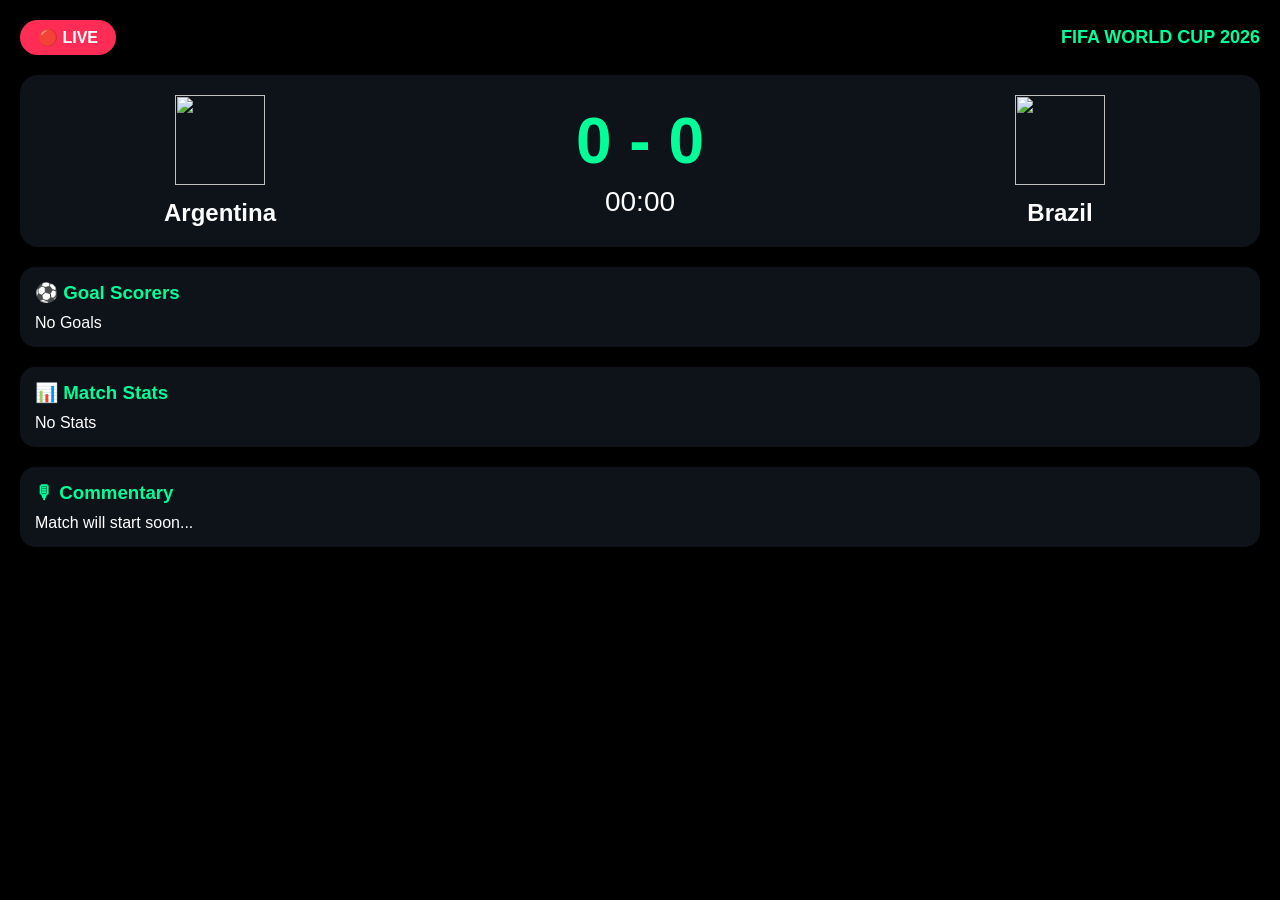
==== index.html @ c28cb7d4 "Update index.html" ====
<!DOCTYPE html>
<html lang="en">
<head>
    <meta charset="UTF-8">
    <meta name="viewport" content="width=device-width, initial-scale=1.0">

    <title>Saidul Gaming Vai Live Score</title>

    <link rel="stylesheet" href="style.css">
</head>

<body>

<video id="bg-video" autoplay muted loop>
    <source src="assets/video/bg.mp4" type="video/mp4">
</video>

<div class="overlay">

<header>

<div class="live">🔴 LIVE</div>

<div class="tournament">
FIFA WORLD CUP 2026
</div>

</header>

<div class="scoreboard">

<div class="team">

<img id="homeLogo"
src="assets/teams/argentina.png">

<h2 id="homeTeam">
Argentina
</h2>

</div>

<div class="center">

<h1 id="score">
0 - 0
</h1>

<div id="timer">
00:00
</div>

</div>

<div class="team">

<img id="awayLogo"
src="assets/teams/brazil.png">

<h2 id="awayTeam">
Brazil
</h2>

</div>

</div>

<div class="card">

<h3>⚽ Goal Scorers</h3>

<div id="goalScorers">
No Goals
</div>

</div>

<div class="card">

<h3>📊 Match Stats</h3>

<div id="stats">
No Stats
</div>

</div>

<div class="card">

<h3>🎙 Commentary</h3>

<div id="commentary">
Match will start soon...
</div>

</div>

</div>

<script src="config.js"></script>
<script src="script.js"></script>

</body>
</html>
---- style.css ----
/* ===========================
   Saidul Gaming Vai v3
=========================== */

:root{
  --primary:#00ff99;
  --danger:#ff2d55;
  --bg:#08111f;
  --card:rgba(20,25,35,.72);
  --text:#ffffff;
}

*{
  margin:0;
  padding:0;
  box-sizing:border-box;
  font-family:Arial,Helvetica,sans-serif;
}

body{
  background:#000;
  color:var(--text);
  overflow:hidden;
}

/* Background Video */
#bg-video{
  position:fixed;
  inset:0;
  width:100%;
  height:100%;
  object-fit:cover;
  z-index:-2;
}

/* Dark Overlay */
.overlay{
  min-height:100vh;
  background:rgba(0,0,0,.45);
  backdrop-filter:blur(3px);
  padding:20px;
}

/* Header */
header{
  display:flex;
  justify-content:space-between;
  align-items:center;
  margin-bottom:20px;
}

.live{
  background:var(--danger);
  color:#fff;
  padding:8px 18px;
  border-radius:20px;
  font-weight:bold;
  animation:pulse 1s infinite;
}

@keyframes pulse{
  50%{
    transform:scale(1.08);
    opacity:.7;
  }
}

.tournament{
  color:var(--primary);
  font-size:18px;
  font-weight:bold;
}

/* Scoreboard */

.scoreboard{
  background:var(--card);
  border-radius:18px;
  padding:20px;
  display:flex;
  justify-content:space-between;
  align-items:center;
}

.team{
  width:30%;
  text-align:center;
}

.team img{
  width:90px;
  height:90px;
}

.team h2{
  margin-top:10px;
}

.center{
  width:40%;
  text-align:center;
}

#score{
  font-size:64px;
  color:var(--primary);
  font-weight:bold;
}

#timer{
  font-size:28px;
  margin-top:8px;
}

/* Cards */

.card{
  margin-top:20px;
  background:var(--card);
  border-radius:15px;
  padding:15px;
}

.card h3{
  margin-bottom:10px;
  color:var(--primary);
}

/* Ticker */

#ticker{
  position:fixed;
  bottom:0;
  left:0;
  width:100%;
  background:#111;
  color:#fff;
  padding:10px;
  overflow:hidden;
  white-space:nowrap;
}

/* Mobile */

@media(max-width:768px){

.scoreboard{
flex-direction:column;
}

.team{
width:100%;
margin-bottom:15px;
}

.center{
width:100%;
}

#score{
font-size:46px;
}

.team img{
width:70px;
height:70px;
}

}
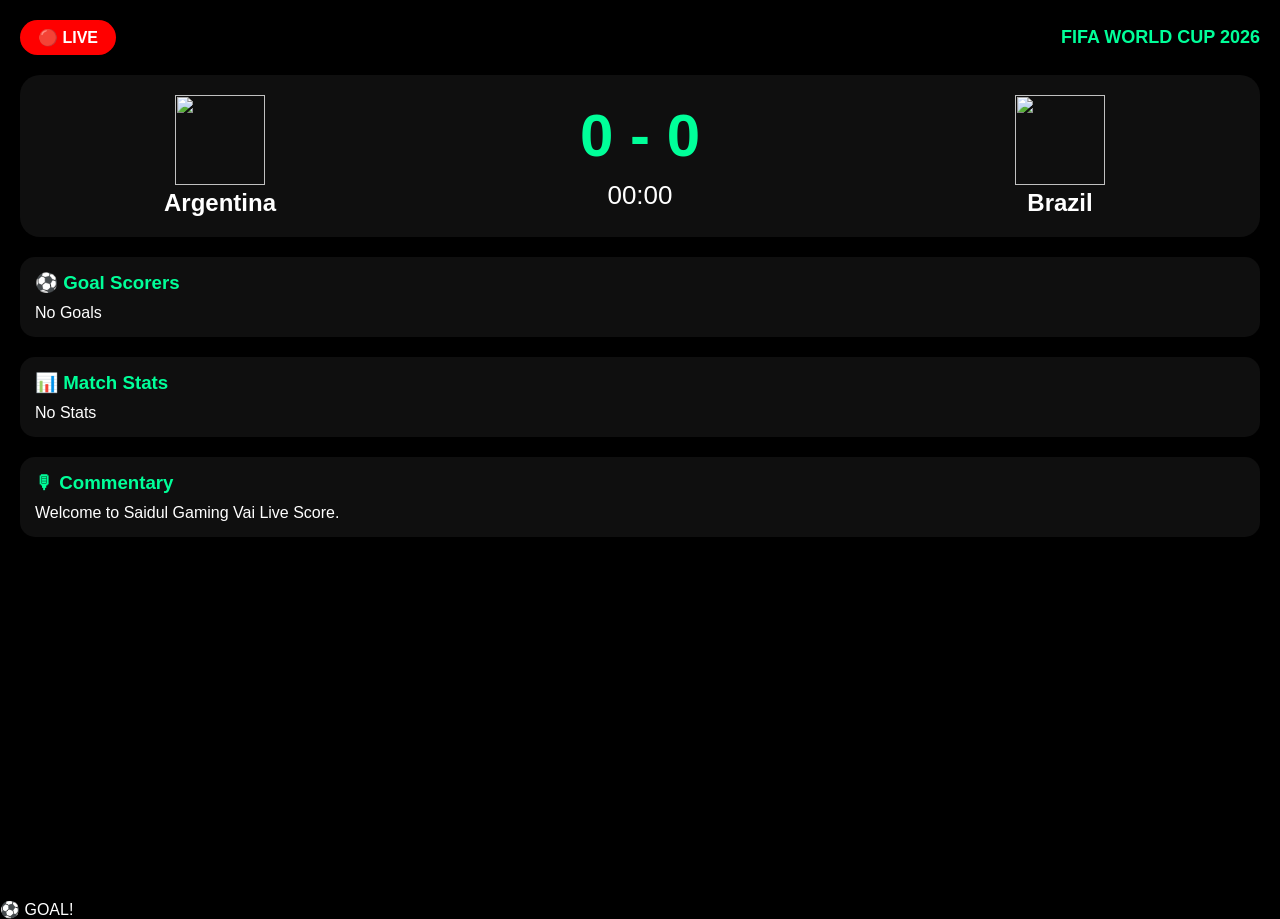
==== commit 8df8b373: "Update index.html" ====
--- a/index.html
+++ b/index.html
@@ -100,6 +100,12 @@
 
 <script src="config.js"></script>
 <script src="script.js"></script>
+<div id="goalPopup">
+    ⚽ GOAL!
+</div>
 
+<audio id="goalSound">
+    <source src="assets/audio/goal.mp3" type="audio/mpeg">
+</audio>
 </body>
 </html>
--- a/style.css
+++ b/style.css
@@ -1,170 +1,131 @@
-
-/* ===========================
-   Saidul Gaming Vai v3
-=========================== */
-
-:root{
-  --primary:#00ff99;
-  --danger:#ff2d55;
-  --bg:#08111f;
-  --card:rgba(20,25,35,.72);
-  --text:#ffffff;
-}
+/* ===== Saidul Gaming Vai Live Score ===== */
 
 *{
-  margin:0;
-  padding:0;
-  box-sizing:border-box;
-  font-family:Arial,Helvetica,sans-serif;
+    margin:0;
+    padding:0;
+    box-sizing:border-box;
+    font-family:Arial,Helvetica,sans-serif;
 }
 
 body{
-  background:#000;
-  color:var(--text);
-  overflow:hidden;
+    background:#000;
+    color:#fff;
+    overflow:hidden;
 }
 
 /* Background Video */
 #bg-video{
-  position:fixed;
-  inset:0;
-  width:100%;
-  height:100%;
-  object-fit:cover;
-  z-index:-2;
+    position:fixed;
+    top:0;
+    left:0;
+    width:100%;
+    height:100%;
+    object-fit:cover;
+    z-index:-2;
 }
 
 /* Dark Overlay */
 .overlay{
-  min-height:100vh;
-  background:rgba(0,0,0,.45);
-  backdrop-filter:blur(3px);
-  padding:20px;
+    width:100%;
+    min-height:100vh;
+    background:rgba(0,0,0,.45);
+    padding:20px;
 }
 
 /* Header */
 header{
-  display:flex;
-  justify-content:space-between;
-  align-items:center;
-  margin-bottom:20px;
+    display:flex;
+    justify-content:space-between;
+    align-items:center;
+    margin-bottom:20px;
 }
 
 .live{
-  background:var(--danger);
-  color:#fff;
-  padding:8px 18px;
-  border-radius:20px;
-  font-weight:bold;
-  animation:pulse 1s infinite;
-}
-
-@keyframes pulse{
-  50%{
-    transform:scale(1.08);
-    opacity:.7;
-  }
+    background:#ff0000;
+    padding:8px 18px;
+    border-radius:20px;
+    font-weight:bold;
 }
 
 .tournament{
-  color:var(--primary);
-  font-size:18px;
-  font-weight:bold;
+    color:#00ff99;
+    font-size:18px;
+    font-weight:bold;
 }
 
 /* Scoreboard */
-
 .scoreboard{
-  background:var(--card);
-  border-radius:18px;
-  padding:20px;
-  display:flex;
-  justify-content:space-between;
-  align-items:center;
+    display:flex;
+    justify-content:space-between;
+    align-items:center;
+    background:rgba(20,20,20,.75);
+    padding:20px;
+    border-radius:20px;
 }
 
 .team{
-  width:30%;
-  text-align:center;
+    text-align:center;
+    width:30%;
 }
 
 .team img{
-  width:90px;
-  height:90px;
-}
-
-.team h2{
-  margin-top:10px;
+    width:90px;
+    height:90px;
 }
 
 .center{
-  width:40%;
-  text-align:center;
+    width:40%;
+    text-align:center;
 }
 
 #score{
-  font-size:64px;
-  color:var(--primary);
-  font-weight:bold;
+    font-size:60px;
+    color:#00ff99;
 }
 
 #timer{
-  font-size:28px;
-  margin-top:8px;
+    font-size:26px;
+    margin-top:10px;
 }
 
 /* Cards */
-
 .card{
-  margin-top:20px;
-  background:var(--card);
-  border-radius:15px;
-  padding:15px;
+    margin-top:20px;
+    background:rgba(20,20,20,.75);
+    padding:15px;
+    border-radius:15px;
 }
 
 .card h3{
-  margin-bottom:10px;
-  color:var(--primary);
-}
-
-/* Ticker */
-
-#ticker{
-  position:fixed;
-  bottom:0;
-  left:0;
-  width:100%;
-  background:#111;
-  color:#fff;
-  padding:10px;
-  overflow:hidden;
-  white-space:nowrap;
+    margin-bottom:10px;
+    color:#00ff99;
 }
 
 /* Mobile */
-
 @media(max-width:768px){
 
-.scoreboard{
-flex-direction:column;
+header{
+    flex-direction:column;
+    gap:10px;
 }
 
-.team{
-width:100%;
-margin-bottom:15px;
+.scoreboard{
+    flex-direction:column;
 }
 
+.team,
 .center{
-width:100%;
+    width:100%;
+    margin-bottom:20px;
 }
 
 #score{
-font-size:46px;
+    font-size:42px;
 }
 
 .team img{
-width:70px;
-height:70px;
+    width:70px;
+    height:70px;
 }
 
 }
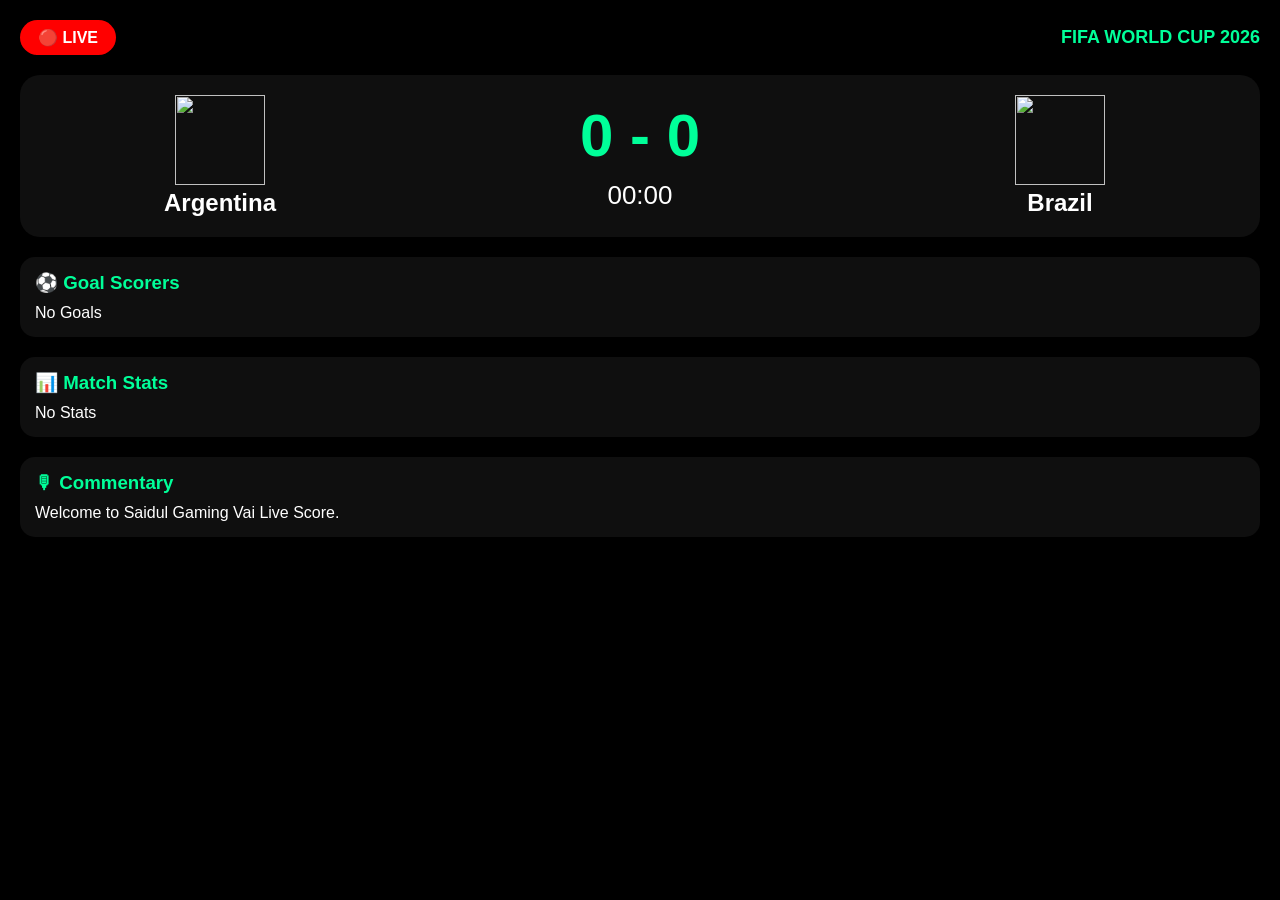
==== commit 5787e6b8: "Update index.html" ====
--- a/index.html
+++ b/index.html
@@ -101,6 +101,7 @@
 <script src="config.js"></script>
 <script src="script.js"></script>
 <div id="goalPopup">
+<div id="eventPopup"></div>
     ⚽ GOAL!
 </div>
 
--- a/style.css
+++ b/style.css
@@ -128,4 +128,24 @@
     height:70px;
 }
 
+}
+/* Goal Popup */
+
+#goalPopup{
+    position:fixed;
+    top:-120px;
+    left:50%;
+    transform:translateX(-50%);
+    background:#00c853;
+    color:#fff;
+    font-size:34px;
+    font-weight:bold;
+    padding:15px 40px;
+    border-radius:15px;
+    transition:.5s;
+    z-index:9999;
+}
+
+#goalPopup.show{
+    top:25px;
 }
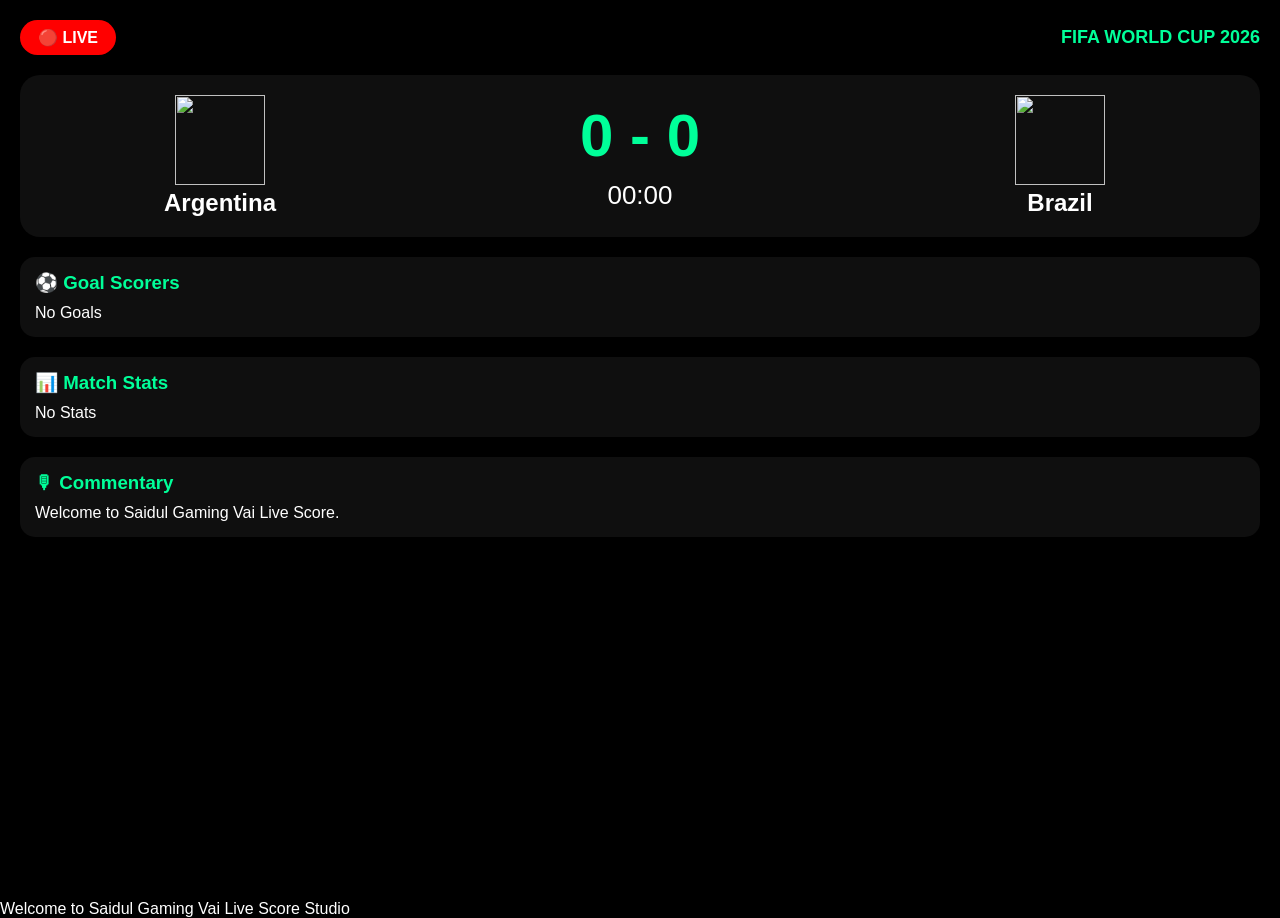
==== commit 8f51861d: "Update index.html" ====
--- a/index.html
+++ b/index.html
@@ -108,5 +108,10 @@
 <audio id="goalSound">
     <source src="assets/audio/goal.mp3" type="audio/mpeg">
 </audio>
+<div id="newsTicker">
+    <span id="tickerText">
+        Welcome to Saidul Gaming Vai Live Score Studio
+    </span>
+</div>
 </body>
 </html>
--- a/style.css
+++ b/style.css
@@ -148,4 +148,32 @@
 
 #goalPopup.show{
     top:25px;
+}
+/* Match Event Popup */
+
+#eventPopup{
+    position:fixed;
+    top:90px;
+    left:50%;
+    transform:translateX(-50%);
+    padding:15px 30px;
+    border-radius:12px;
+    font-size:28px;
+    font-weight:bold;
+    color:#fff;
+    display:none;
+    z-index:9999;
+}
+
+.yellow{
+    background:#FFC107;
+    color:#000;
+}
+
+.red{
+    background:#E53935;
+}
+
+.green{
+    background:#00C853;
 }
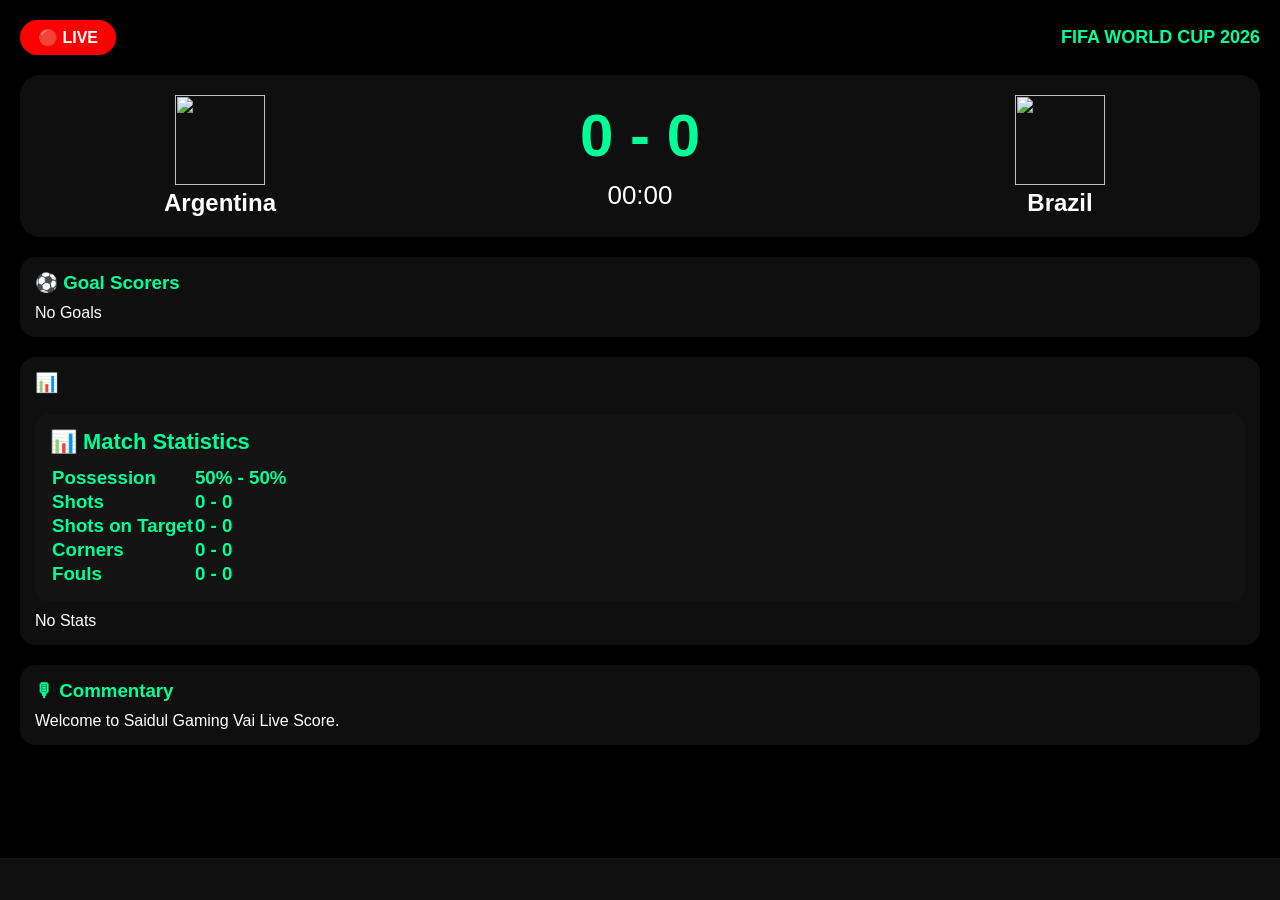
==== commit 702c3e15: "Update index.html" ====
--- a/index.html
+++ b/index.html
@@ -78,7 +78,41 @@
 
 <div class="card">
 
-<h3>📊 Match Stats</h3>
+<h3>📊 <div class="card">
+
+<h3>📊 Match Statistics</h3>
+
+<table id="statsTable">
+
+<tr>
+<td>Possession</td>
+<td id="possession">50% - 50%</td>
+</tr>
+
+<tr>
+<td>Shots</td>
+<td id="shots">0 - 0</td>
+</tr>
+
+<tr>
+<td>Shots on Target</td>
+<td id="shotsTarget">0 - 0</td>
+</tr>
+
+<tr>
+<td>Corners</td>
+<td id="corners">0 - 0</td>
+</tr>
+
+<tr>
+<td>Fouls</td>
+<td id="fouls">0 - 0</td>
+</tr>
+
+</table>
+
+</div>
+</h3>
 
 <div id="stats">
 No Stats
--- a/style.css
+++ b/style.css
@@ -176,4 +176,33 @@
 
 .green{
     background:#00C853;
+}
+/* Bottom News Ticker */
+
+#newsTicker{
+    position:fixed;
+    bottom:0;
+    left:0;
+    width:100%;
+    background:#111;
+    color:#fff;
+    overflow:hidden;
+    padding:12px 0;
+    z-index:9999;
+}
+
+#tickerText{
+    display:inline-block;
+    white-space:nowrap;
+    padding-left:100%;
+    animation:tickerMove 18s linear infinite;
+}
+
+@keyframes tickerMove{
+    from{
+        transform:translateX(0);
+    }
+    to{
+        transform:translateX(-100%);
+    }
 }
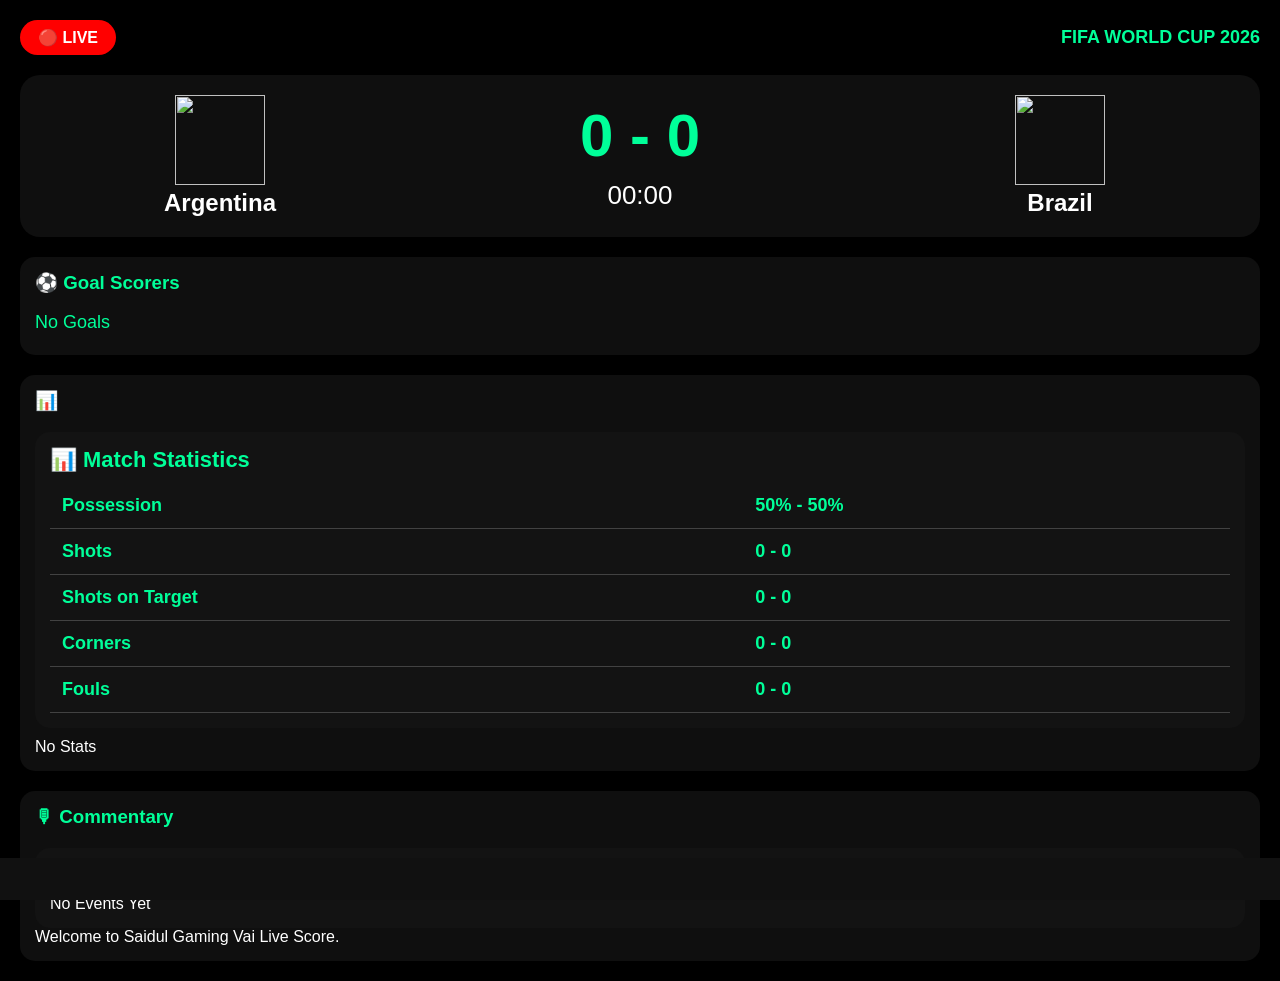
==== commit 7f93b3e3: "Update index.html" ====
--- a/index.html
+++ b/index.html
@@ -123,7 +123,17 @@
 <div class="card">
 
 <h3>🎙 Commentary</h3>
+<div class="card">
 
+<h3>🕒 Match Timeline</h3>
+
+<div id="timeline">
+
+No Events Yet
+
+</div>
+
+</div>
 <div id="commentary">
 Match will start soon...
 </div>
--- a/style.css
+++ b/style.css
@@ -205,4 +205,23 @@
     to{
         transform:translateX(-100%);
     }
+}
+#statsTable{
+width:100%;
+border-collapse:collapse;
+}
+
+#statsTable td{
+padding:12px;
+border-bottom:1px solid rgba(255,255,255,.2);
+font-size:18px;
+}
+#goalScorers{
+
+font-size:18px;
+
+line-height:2;
+
+color:#00ff99;
+
 }
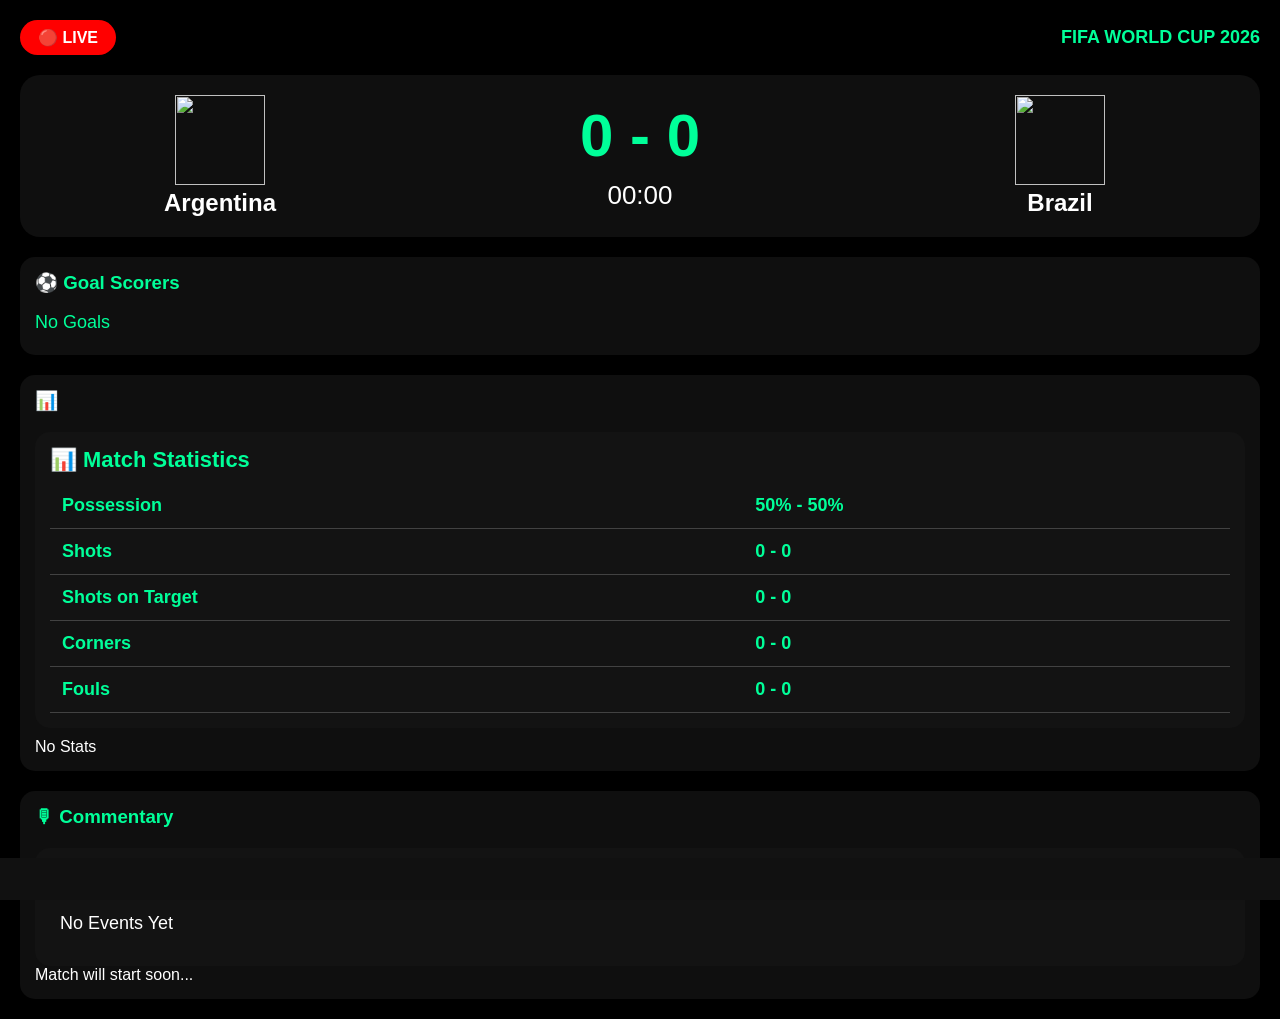
==== commit ae6d465e: "Update index.html" ====
--- a/index.html
+++ b/index.html
@@ -145,6 +145,11 @@
 <script src="config.js"></script>
 <script src="script.js"></script>
 <div id="goalPopup">
+<div id="celebration">
+
+    🎉 GOOOAAALLL!! ⚽
+
+</div>
 <div id="eventPopup"></div>
     ⚽ GOAL!
 </div>
--- a/style.css
+++ b/style.css
@@ -224,4 +224,58 @@
 
 color:#00ff99;
 
+}
+#timeline{
+
+font-size:18px;
+
+line-height:2;
+
+padding:10px;
+
+color:#ffffff;
+
+}
+
+.timeline-item{
+
+padding:8px 0;
+
+border-bottom:1px solid rgba(255,255,255,.2);
+
+}
+.timeline-item{
+
+display:flex;
+
+justify-content:space-between;
+
+padding:10px;
+
+margin:8px 0;
+
+border-radius:10px;
+
+background:rgba(255,255,255,.08);
+
+}
+.substitution{
+
+    color:#00E676;
+
+    font-weight:bold;
+
+}
+.match-status{
+
+font-size:28px;
+
+font-weight:bold;
+
+text-align:center;
+
+color:#FFD700;
+
+margin-top:15px;
+
 }
